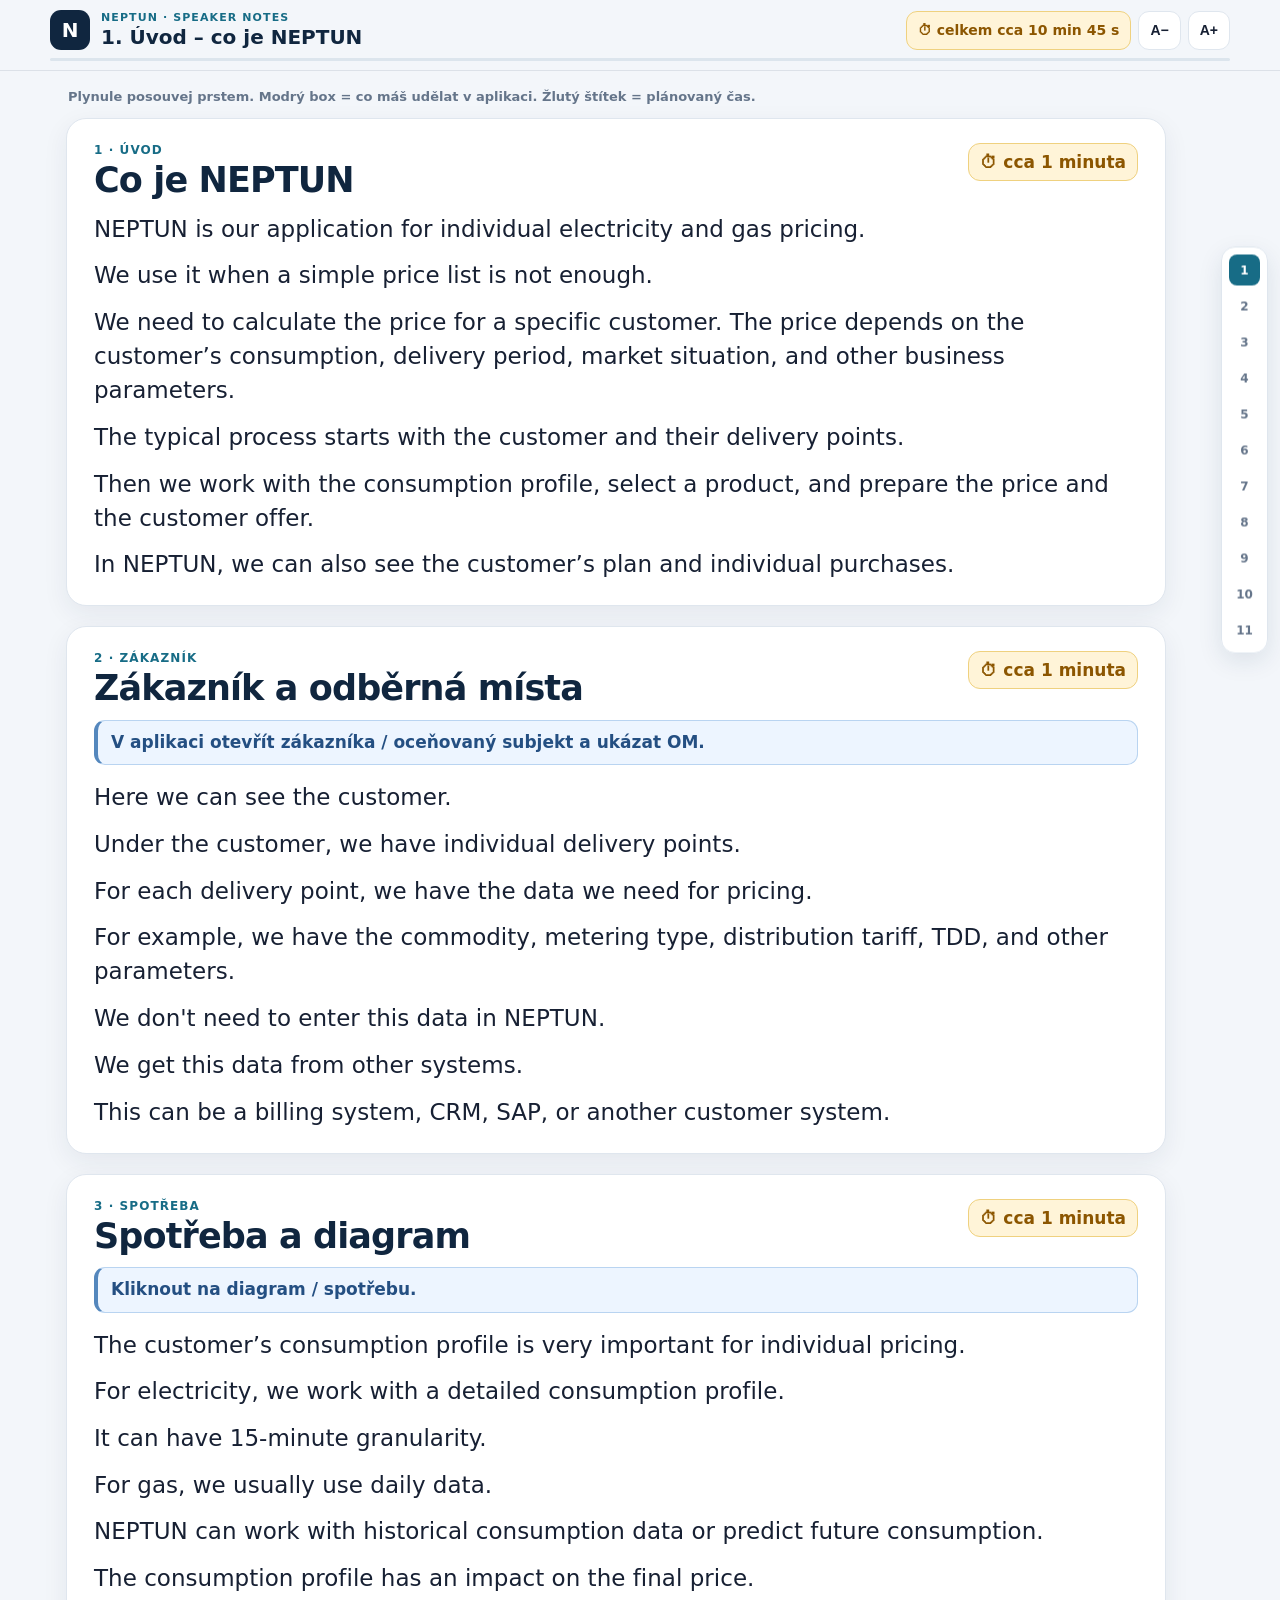
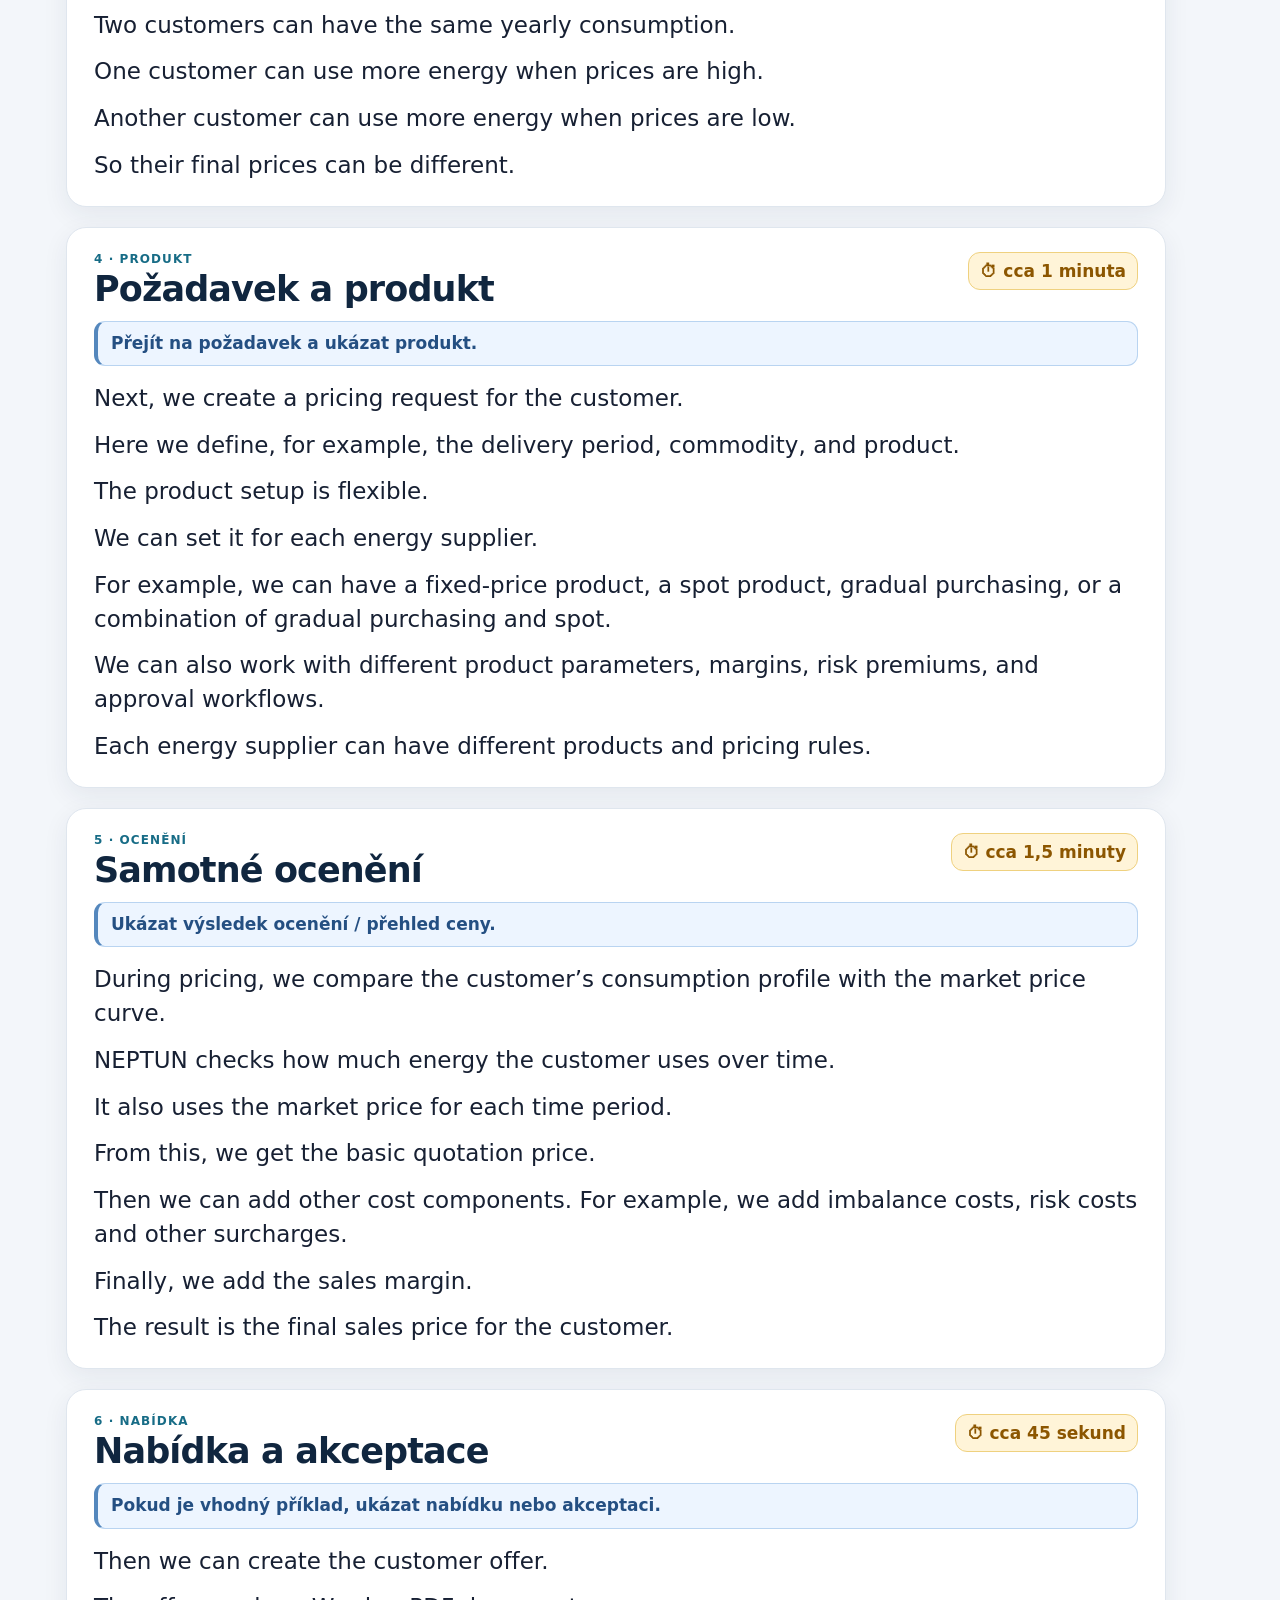
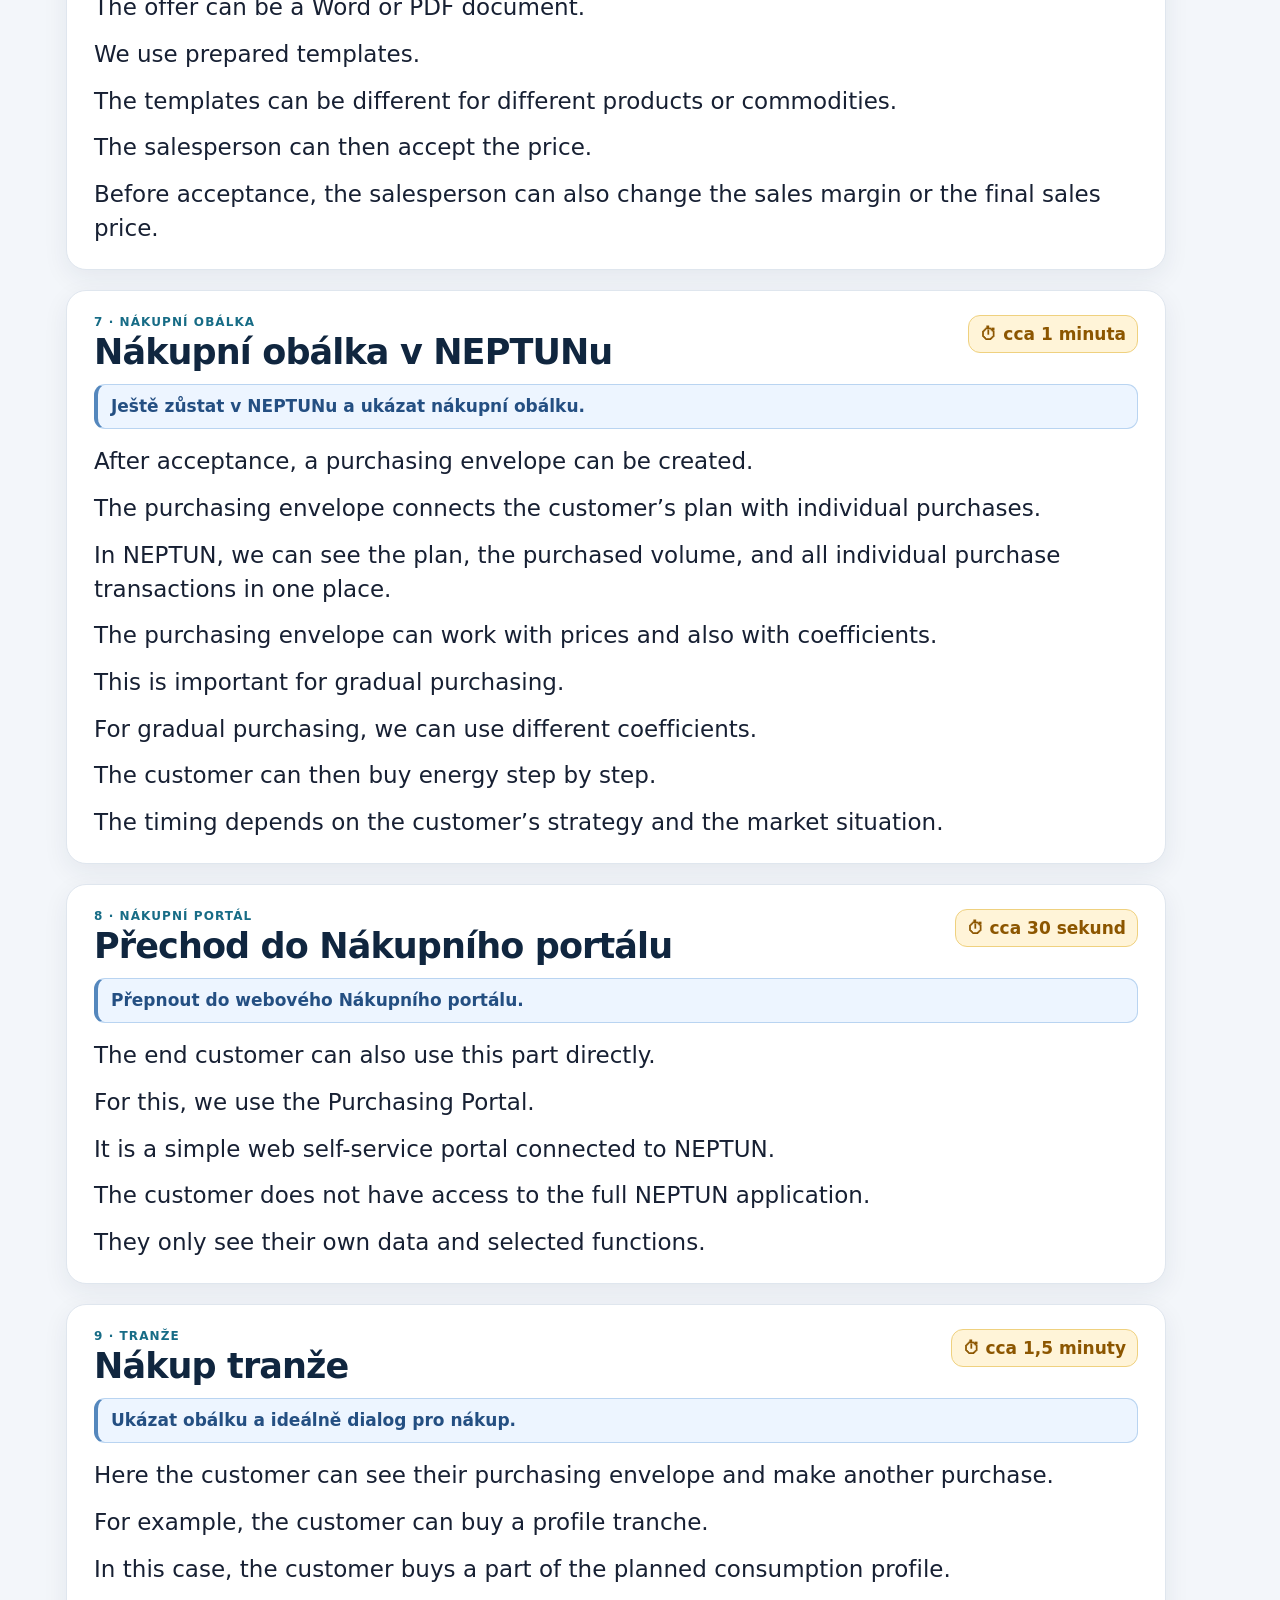
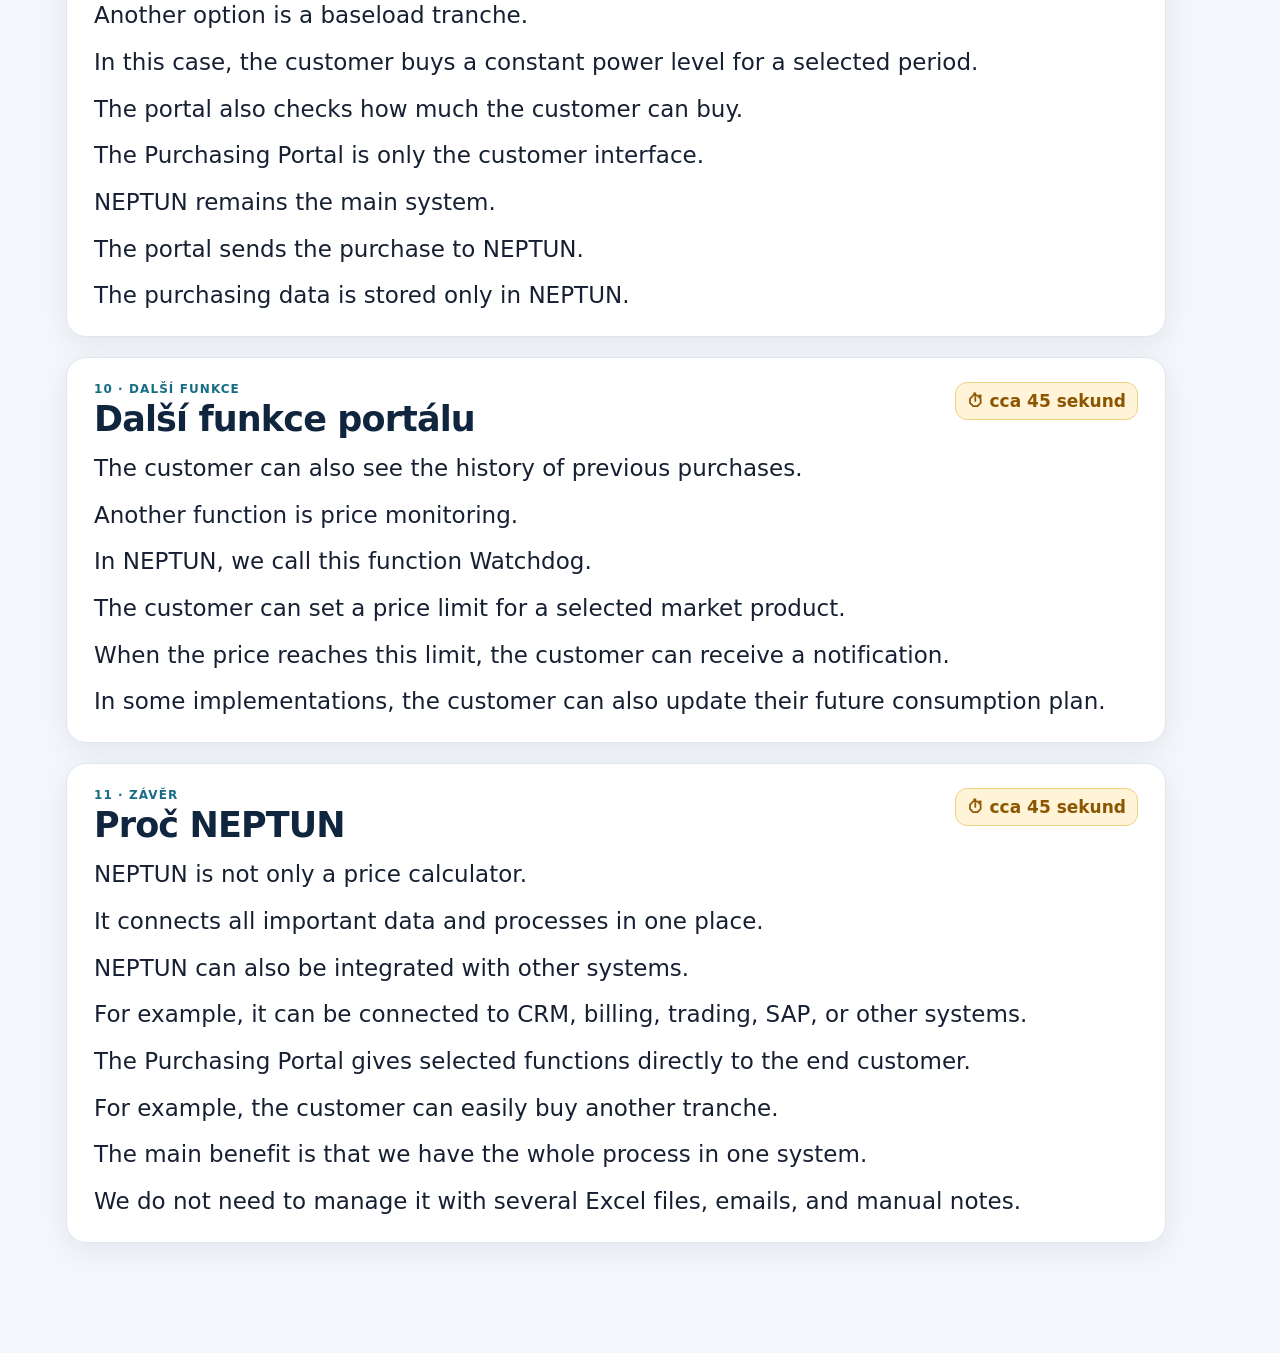
==== apps/neptun/index.html @ 87c39457 "Add NEPTUN presentation speaker view" ====
<!doctype html>
<html lang="cs">
<head>
  <meta charset="utf-8">
  <meta name="viewport" content="width=device-width, initial-scale=1, viewport-fit=cover">
  <meta name="theme-color" content="#f3f6fa">
  <title>NEPTUN – prezentace / speaker notes</title>
  <style>
    :root{--bg:#f3f6fa;--card:#ffffff;--text:#172033;--heading:#10263f;--muted:#65758a;--border:#dfe6ee;--accent:#176c86;--accent-bg:#e8f4f7;--time:#8c5600;--time-bg:#fff4d8;--time-border:#efd17f;--note:#244f82;--note-bg:#edf5ff;--note-border:#b9d4f1;--shadow:0 8px 26px rgba(23,46,75,.07);--font:23px;--line:1.48}
    *{box-sizing:border-box}html{scroll-behavior:smooth}body{margin:0;background:var(--bg);color:var(--text);font-family:Inter,system-ui,-apple-system,BlinkMacSystemFont,"Segoe UI",sans-serif;-webkit-font-smoothing:antialiased}
    .top{position:sticky;top:0;z-index:50;background:rgba(243,246,250,.96);backdrop-filter:blur(14px);border-bottom:1px solid rgba(100,116,139,.16);padding:10px 16px 9px}.top-inner{width:min(1180px,100%);margin:auto;display:flex;align-items:center;justify-content:space-between;gap:16px}.brand{display:flex;align-items:center;gap:11px;min-width:0}.logo{flex:none;width:40px;height:40px;border-radius:11px;display:grid;place-items:center;color:white;background:var(--heading);font-weight:900;font-size:20px}.top-title{min-width:0}.eyebrow{font-size:11px;text-transform:uppercase;letter-spacing:.1em;font-weight:900;color:var(--accent)}.current{margin-top:2px;color:var(--heading);font-size:20px;line-height:1.15;font-weight:850;white-space:nowrap;overflow:hidden;text-overflow:ellipsis}.controls{flex:none;display:flex;gap:7px;align-items:center}.pill,.control{border:1px solid var(--border);background:white;color:var(--text);border-radius:11px;height:39px;padding:0 11px;display:flex;align-items:center;justify-content:center;font-weight:800;font-size:14px}.pill{color:var(--time);background:var(--time-bg);border-color:var(--time-border)}button.control{cursor:pointer}.progress{width:min(1180px,100%);height:3px;margin:8px auto 0;border-radius:999px;background:#dce5ed;overflow:hidden}.progress div{width:0;height:100%;background:var(--accent)}main{width:min(1180px,100%);margin:auto;padding:18px 64px 90px 16px}.help{color:var(--muted);font-size:13px;font-weight:700;margin:0 0 14px 2px}.section{position:relative;scroll-margin-top:78px;background:var(--card);border:1px solid var(--border);border-radius:20px;box-shadow:var(--shadow);padding:24px 27px;margin-bottom:20px}.section-head{display:flex;justify-content:space-between;align-items:flex-start;gap:16px;margin-bottom:13px}.num{color:var(--accent);font-size:12px;font-weight:900;letter-spacing:.09em;text-transform:uppercase;margin-bottom:5px}h2{margin:0;color:var(--heading);font-size:35px;line-height:1.05;letter-spacing:-.025em}.time{flex:none;color:var(--time);background:var(--time-bg);border:1px solid var(--time-border);border-radius:12px;padding:8px 11px;font-size:17px;font-weight:900;white-space:nowrap}.note{margin:0 0 15px;padding:10px 13px;background:var(--note-bg);border:1px solid var(--note-border);border-left:4px solid #5487bd;border-radius:11px;color:var(--note);font-size:17px;line-height:1.38;font-weight:850}.note:empty{display:none}.script p{margin:0 0 .55em;max-width:90ch;font-size:var(--font);line-height:var(--line);letter-spacing:.001em}.script p:last-child{margin-bottom:0}.mini-nav{position:fixed;right:12px;top:50%;transform:translateY(-50%);z-index:30;display:flex;flex-direction:column;gap:5px;padding:7px;border:1px solid var(--border);background:rgba(255,255,255,.95);backdrop-filter:blur(12px);border-radius:14px;box-shadow:0 8px 24px rgba(23,46,75,.10)}.mini-nav a{width:31px;height:31px;border-radius:8px;display:grid;place-items:center;text-decoration:none;color:var(--muted);font-size:12px;font-weight:900}.mini-nav a.active{background:var(--accent);color:white}@media (orientation:landscape) and (max-height:720px){:root{--font:20px;--line:1.43}.top{padding-top:7px;padding-bottom:6px}.logo{width:35px;height:35px}.section{padding:18px 22px;margin-bottom:15px}h2{font-size:30px}.note{font-size:15px;padding:8px 11px}.time{font-size:15px;padding:7px 9px}}@media (max-width:760px){main{padding-right:16px}.mini-nav{display:none}.pill{display:none}.current{font-size:17px}.section{padding:19px}h2{font-size:29px}.script p{font-size:21px}}@media print{.top,.mini-nav,.help{display:none!important}main{padding:0}.section{box-shadow:none;break-after:page;border:none}}
  </style>
</head>
<body>
<header class="top"><div class="top-inner"><div class="brand"><div class="logo">N</div><div class="top-title"><div class="eyebrow">NEPTUN · speaker notes</div><div class="current" id="currentTitle">1. Úvod – co je NEPTUN</div></div></div><div class="controls"><div class="pill">⏱ celkem cca 10 min 45 s</div><button class="control" id="smaller">A−</button><button class="control" id="larger">A+</button></div></div><div class="progress"><div id="progress"></div></div></header>
<nav class="mini-nav" aria-label="Rychlá navigace"><a href="#s1">1</a><a href="#s2">2</a><a href="#s3">3</a><a href="#s4">4</a><a href="#s5">5</a><a href="#s6">6</a><a href="#s7">7</a><a href="#s8">8</a><a href="#s9">9</a><a href="#s10">10</a><a href="#s11">11</a></nav>
<main>
<div class="help">Plynule posouvej prstem. Modrý box = co máš udělat v aplikaci. Žlutý štítek = plánovaný čas.</div>
<section class="section" id="s1" data-title="1. Úvod – co je NEPTUN"><div class="section-head"><div><div class="num">1 · Úvod</div><h2>Co je NEPTUN</h2></div><div class="time">⏱ cca 1 minuta</div></div><div class="note"></div><div class="script"><p>NEPTUN is our application for individual electricity and gas pricing.</p><p>We use it when a simple price list is not enough.</p><p>We need to calculate the price for a specific customer. The price depends on the customer’s consumption, delivery period, market situation, and other business parameters.</p><p>The typical process starts with the customer and their delivery points.</p><p>Then we work with the consumption profile, select a product, and prepare the price and the customer offer.</p><p>In NEPTUN, we can also see the customer’s plan and individual purchases.</p></div></section>
<section class="section" id="s2" data-title="2. Zákazník a odběrná místa"><div class="section-head"><div><div class="num">2 · Zákazník</div><h2>Zákazník a odběrná místa</h2></div><div class="time">⏱ cca 1 minuta</div></div><div class="note">V aplikaci otevřít zákazníka / oceňovaný subjekt a ukázat OM.</div><div class="script"><p>Here we can see the customer.</p><p>Under the customer, we have individual delivery points.</p><p>For each delivery point, we have the data we need for pricing.</p><p>For example, we have the commodity, metering type, distribution tariff, TDD, and other parameters.</p><p>We don't need to enter this data in NEPTUN.</p><p>We get this data from other systems.</p><p>This can be a billing system, CRM, SAP, or another customer system.</p></div></section>
<section class="section" id="s3" data-title="3. Spotřeba a diagram"><div class="section-head"><div><div class="num">3 · Spotřeba</div><h2>Spotřeba a diagram</h2></div><div class="time">⏱ cca 1 minuta</div></div><div class="note">Kliknout na diagram / spotřebu.</div><div class="script"><p>The customer’s consumption profile is very important for individual pricing.</p><p>For electricity, we work with a detailed consumption profile.</p><p>It can have 15-minute granularity.</p><p>For gas, we usually use daily data.</p><p>NEPTUN can work with historical consumption data or predict future consumption.</p><p>The consumption profile has an impact on the final price.</p><p>Two customers can have the same yearly consumption.</p><p>One customer can use more energy when prices are high.</p><p>Another customer can use more energy when prices are low.</p><p>So their final prices can be different.</p></div></section>
<section class="section" id="s4" data-title="4. Požadavek a produkt"><div class="section-head"><div><div class="num">4 · Produkt</div><h2>Požadavek a produkt</h2></div><div class="time">⏱ cca 1 minuta</div></div><div class="note">Přejít na požadavek a ukázat produkt.</div><div class="script"><p>Next, we create a pricing request for the customer.</p><p>Here we define, for example, the delivery period, commodity, and product.</p><p>The product setup is flexible.</p><p>We can set it for each energy supplier.</p><p>For example, we can have a fixed-price product, a spot product, gradual purchasing, or a combination of gradual purchasing and spot.</p><p>We can also work with different product parameters, margins, risk premiums, and approval workflows.</p><p>Each energy supplier can have different products and pricing rules.</p></div></section>
<section class="section" id="s5" data-title="5. Samotné ocenění"><div class="section-head"><div><div class="num">5 · Ocenění</div><h2>Samotné ocenění</h2></div><div class="time">⏱ cca 1,5 minuty</div></div><div class="note">Ukázat výsledek ocenění / přehled ceny.</div><div class="script"><p>During pricing, we compare the customer’s consumption profile with the market price curve.</p><p>NEPTUN checks how much energy the customer uses over time.</p><p>It also uses the market price for each time period.</p><p>From this, we get the basic quotation price.</p><p>Then we can add other cost components. For example, we add imbalance costs, risk costs and other surcharges.</p><p>Finally, we add the sales margin.</p><p>The result is the final sales price for the customer.</p></div></section>
<section class="section" id="s6" data-title="6. Nabídka a akceptace"><div class="section-head"><div><div class="num">6 · Nabídka</div><h2>Nabídka a akceptace</h2></div><div class="time">⏱ cca 45 sekund</div></div><div class="note">Pokud je vhodný příklad, ukázat nabídku nebo akceptaci.</div><div class="script"><p>Then we can create the customer offer.</p><p>The offer can be a Word or PDF document.</p><p>We use prepared templates.</p><p>The templates can be different for different products or commodities.</p><p>The salesperson can then accept the price.</p><p>Before acceptance, the salesperson can also change the sales margin or the final sales price.</p></div></section>
<section class="section" id="s7" data-title="7. Nákupní obálka v NEPTUNu"><div class="section-head"><div><div class="num">7 · Nákupní obálka</div><h2>Nákupní obálka v NEPTUNu</h2></div><div class="time">⏱ cca 1 minuta</div></div><div class="note">Ještě zůstat v NEPTUNu a ukázat nákupní obálku.</div><div class="script"><p>After acceptance, a purchasing envelope can be created.</p><p>The purchasing envelope connects the customer’s plan with individual purchases.</p><p>In NEPTUN, we can see the plan, the purchased volume, and all individual purchase transactions in one place.</p><p>The purchasing envelope can work with prices and also with coefficients.</p><p>This is important for gradual purchasing.</p><p>For gradual purchasing, we can use different coefficients.</p><p>The customer can then buy energy step by step.</p><p>The timing depends on the customer’s strategy and the market situation.</p></div></section>
<section class="section" id="s8" data-title="8. Přechod do Nákupního portálu"><div class="section-head"><div><div class="num">8 · Nákupní portál</div><h2>Přechod do Nákupního portálu</h2></div><div class="time">⏱ cca 30 sekund</div></div><div class="note">Přepnout do webového Nákupního portálu.</div><div class="script"><p>The end customer can also use this part directly.</p><p>For this, we use the Purchasing Portal.</p><p>It is a simple web self-service portal connected to NEPTUN.</p><p>The customer does not have access to the full NEPTUN application.</p><p>They only see their own data and selected functions.</p></div></section>
<section class="section" id="s9" data-title="9. Nákup tranže"><div class="section-head"><div><div class="num">9 · Tranže</div><h2>Nákup tranže</h2></div><div class="time">⏱ cca 1,5 minuty</div></div><div class="note">Ukázat obálku a ideálně dialog pro nákup.</div><div class="script"><p>Here the customer can see their purchasing envelope and make another purchase.</p><p>For example, the customer can buy a profile tranche.</p><p>In this case, the customer buys a part of the planned consumption profile.</p><p>Another option is a baseload tranche.</p><p>In this case, the customer buys a constant power level for a selected period.</p><p>The portal also checks how much the customer can buy.</p><p>The Purchasing Portal is only the customer interface.</p><p>NEPTUN remains the main system.</p><p>The portal sends the purchase to NEPTUN.</p><p>The purchasing data is stored only in NEPTUN.</p></div></section>
<section class="section" id="s10" data-title="10. Další funkce portálu"><div class="section-head"><div><div class="num">10 · Další funkce</div><h2>Další funkce portálu</h2></div><div class="time">⏱ cca 45 sekund</div></div><div class="note"></div><div class="script"><p>The customer can also see the history of previous purchases.</p><p>Another function is price monitoring.</p><p>In NEPTUN, we call this function Watchdog.</p><p>The customer can set a price limit for a selected market product.</p><p>When the price reaches this limit, the customer can receive a notification.</p><p>In some implementations, the customer can also update their future consumption plan.</p></div></section>
<section class="section" id="s11" data-title="11. Závěr – proč NEPTUN"><div class="section-head"><div><div class="num">11 · Závěr</div><h2>Proč NEPTUN</h2></div><div class="time">⏱ cca 45 sekund</div></div><div class="note"></div><div class="script"><p>NEPTUN is not only a price calculator.</p><p>It connects all important data and processes in one place.</p><p>NEPTUN can also be integrated with other systems.</p><p>For example, it can be connected to CRM, billing, trading, SAP, or other systems.</p><p>The Purchasing Portal gives selected functions directly to the end customer.</p><p>For example, the customer can easily buy another tranche.</p><p>The main benefit is that we have the whole process in one system.</p><p>We do not need to manage it with several Excel files, emails, and manual notes.</p></div></section>
</main>
<script>
const sections=[...document.querySelectorAll('.section')],links=[...document.querySelectorAll('.mini-nav a')],currentTitle=document.getElementById('currentTitle'),progress=document.getElementById('progress');let fontSize=23;function updateProgress(){const max=document.documentElement.scrollHeight-innerHeight,p=max>0?scrollY/max*100:0;progress.style.width=Math.max(0,Math.min(100,p))+'%';let active=sections[0];for(const s of sections){if(s.getBoundingClientRect().top<=120)active=s}currentTitle.textContent=active.dataset.title;links.forEach(a=>a.classList.toggle('active',a.getAttribute('href')==='#'+active.id))}addEventListener('scroll',updateProgress,{passive:true});addEventListener('resize',updateProgress);document.getElementById('smaller').addEventListener('click',()=>{fontSize=Math.max(18,fontSize-1);document.documentElement.style.setProperty('--font',fontSize+'px')});document.getElementById('larger').addEventListener('click',()=>{fontSize=Math.min(30,fontSize+1);document.documentElement.style.setProperty('--font',fontSize+'px')});updateProgress();
</script>
</body>
</html>
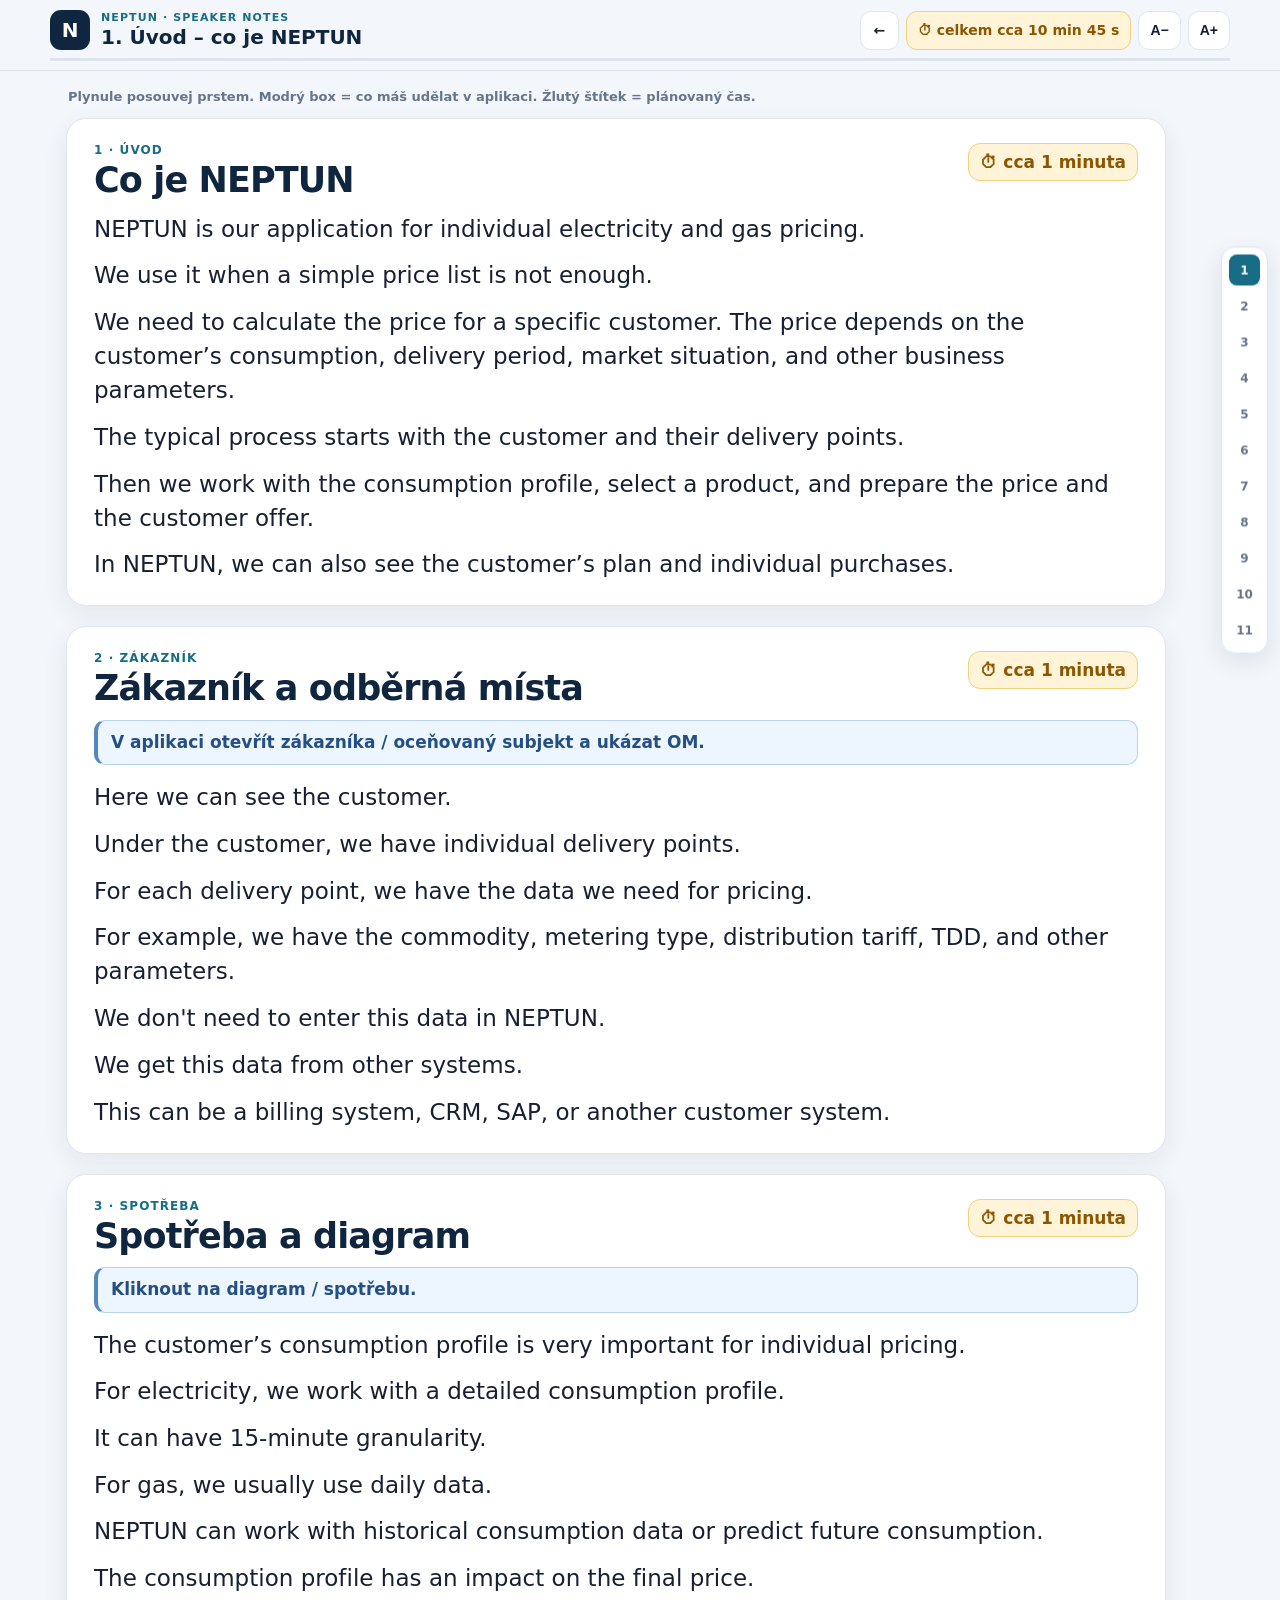
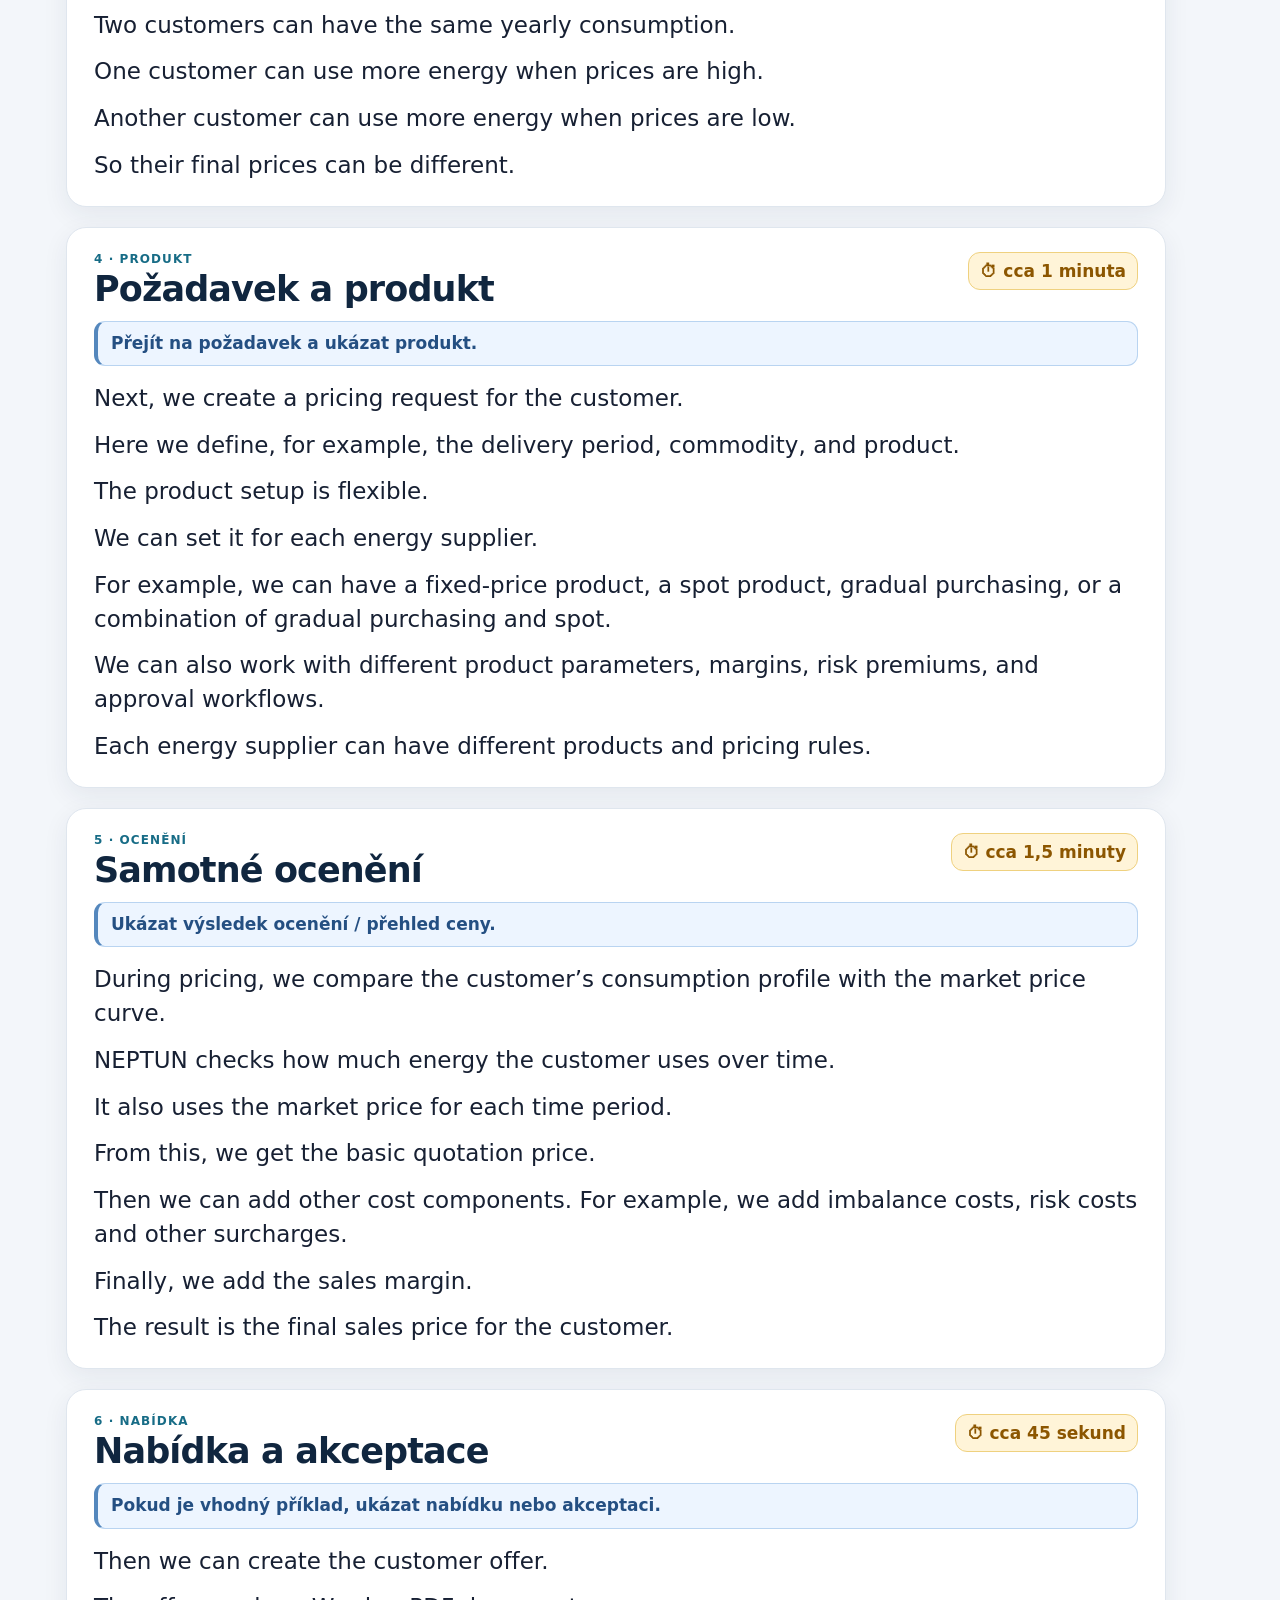
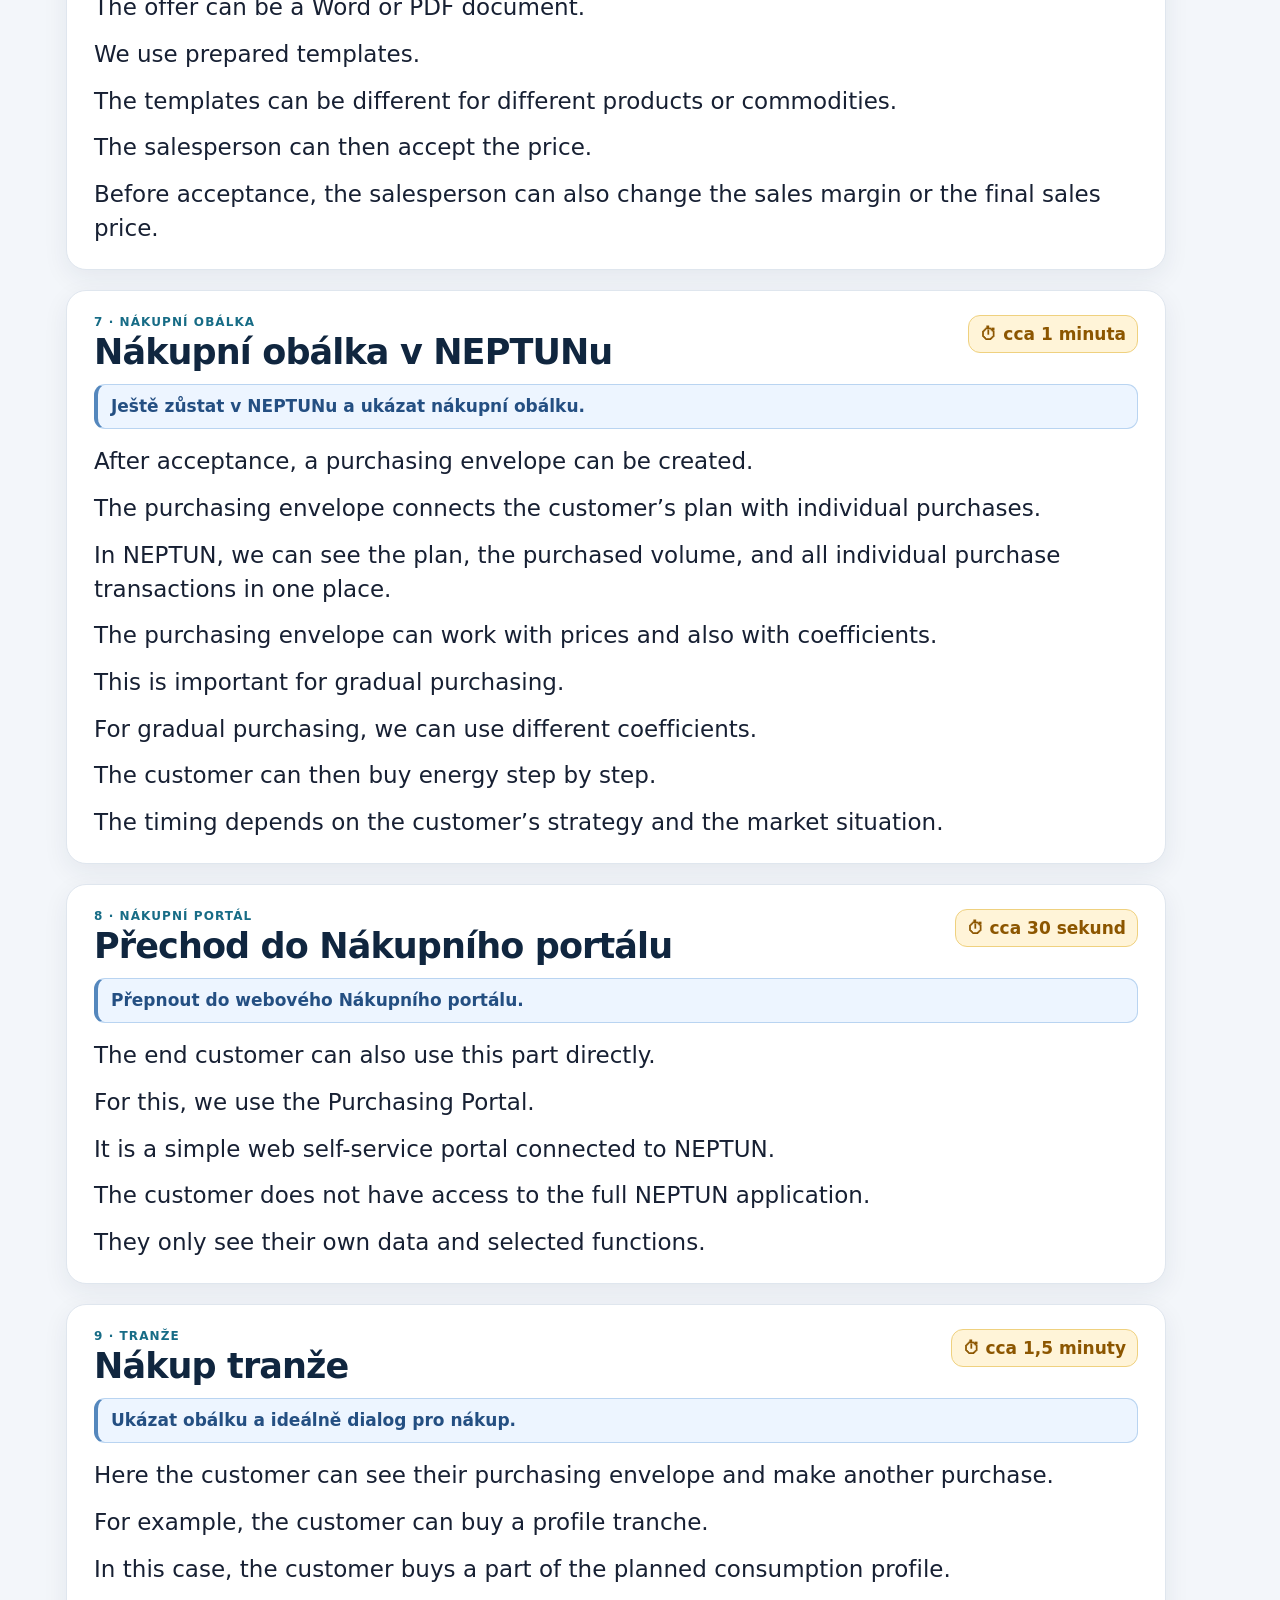
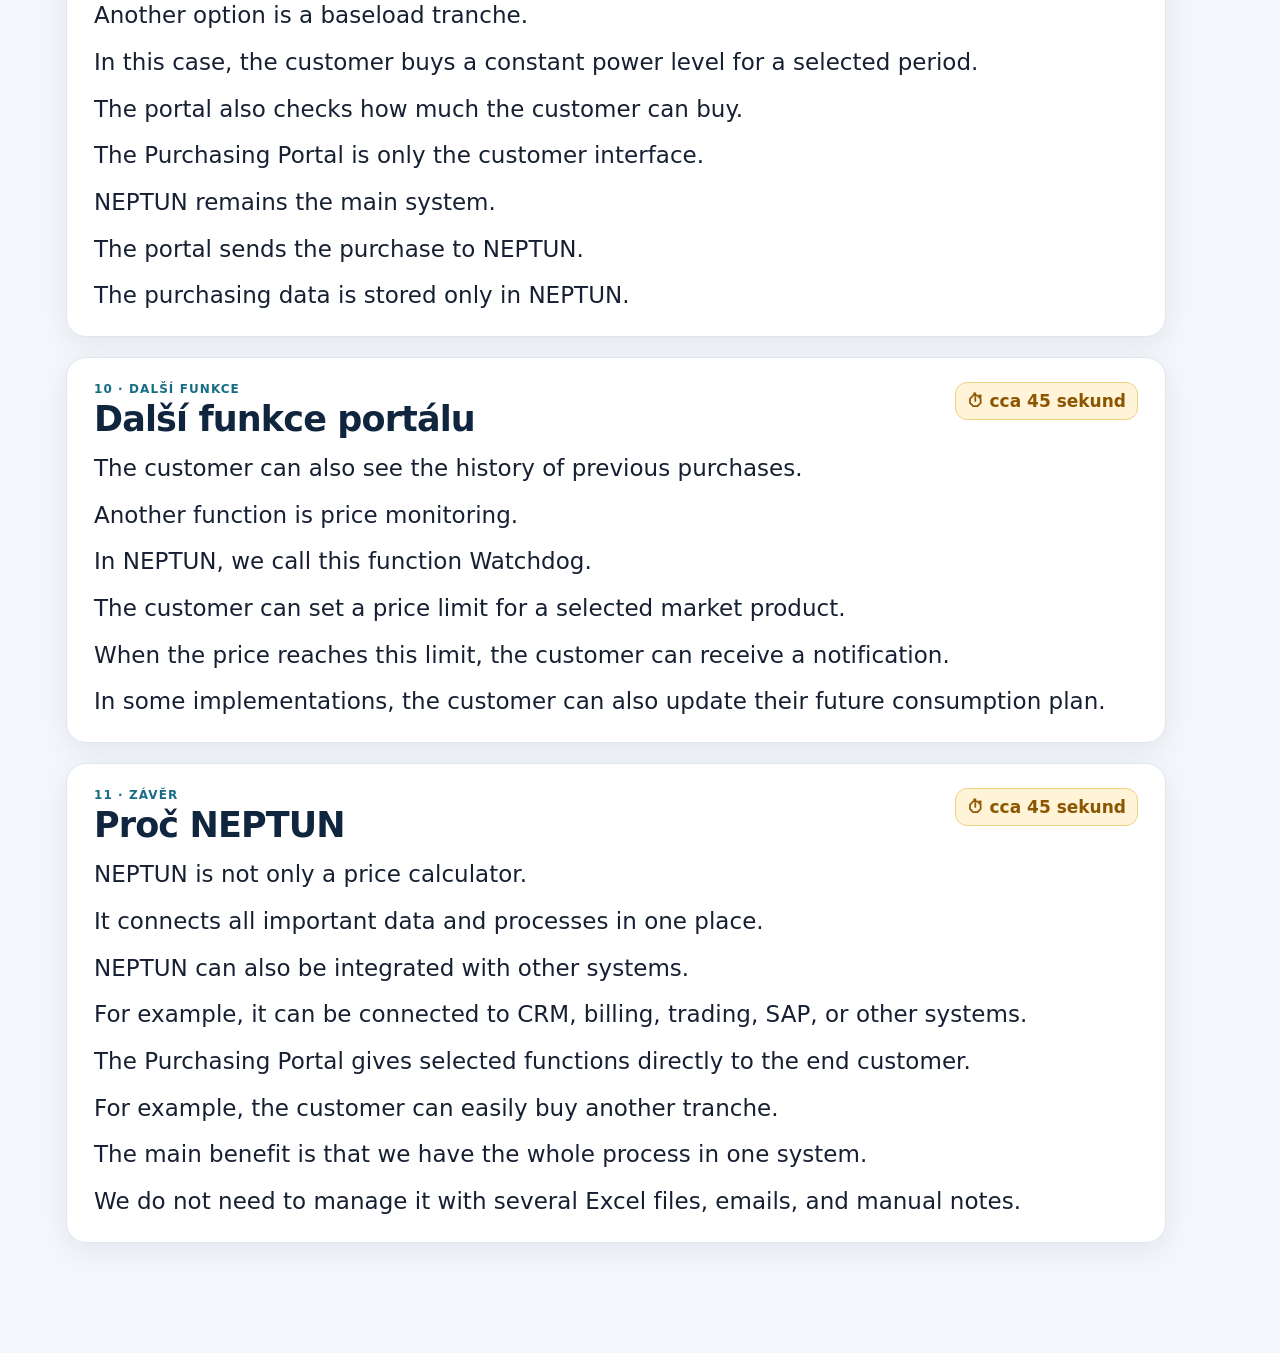
==== commit 89043f56: "Make Mini Apps installable on mobile" ====
--- a/apps/neptun/index.html
+++ b/apps/neptun/index.html
@@ -8,11 +8,14 @@
   <style>
     :root{--bg:#f3f6fa;--card:#ffffff;--text:#172033;--heading:#10263f;--muted:#65758a;--border:#dfe6ee;--accent:#176c86;--accent-bg:#e8f4f7;--time:#8c5600;--time-bg:#fff4d8;--time-border:#efd17f;--note:#244f82;--note-bg:#edf5ff;--note-border:#b9d4f1;--shadow:0 8px 26px rgba(23,46,75,.07);--font:23px;--line:1.48}
     *{box-sizing:border-box}html{scroll-behavior:smooth}body{margin:0;background:var(--bg);color:var(--text);font-family:Inter,system-ui,-apple-system,BlinkMacSystemFont,"Segoe UI",sans-serif;-webkit-font-smoothing:antialiased}
-    .top{position:sticky;top:0;z-index:50;background:rgba(243,246,250,.96);backdrop-filter:blur(14px);border-bottom:1px solid rgba(100,116,139,.16);padding:10px 16px 9px}.top-inner{width:min(1180px,100%);margin:auto;display:flex;align-items:center;justify-content:space-between;gap:16px}.brand{display:flex;align-items:center;gap:11px;min-width:0}.logo{flex:none;width:40px;height:40px;border-radius:11px;display:grid;place-items:center;color:white;background:var(--heading);font-weight:900;font-size:20px}.top-title{min-width:0}.eyebrow{font-size:11px;text-transform:uppercase;letter-spacing:.1em;font-weight:900;color:var(--accent)}.current{margin-top:2px;color:var(--heading);font-size:20px;line-height:1.15;font-weight:850;white-space:nowrap;overflow:hidden;text-overflow:ellipsis}.controls{flex:none;display:flex;gap:7px;align-items:center}.pill,.control{border:1px solid var(--border);background:white;color:var(--text);border-radius:11px;height:39px;padding:0 11px;display:flex;align-items:center;justify-content:center;font-weight:800;font-size:14px}.pill{color:var(--time);background:var(--time-bg);border-color:var(--time-border)}button.control{cursor:pointer}.progress{width:min(1180px,100%);height:3px;margin:8px auto 0;border-radius:999px;background:#dce5ed;overflow:hidden}.progress div{width:0;height:100%;background:var(--accent)}main{width:min(1180px,100%);margin:auto;padding:18px 64px 90px 16px}.help{color:var(--muted);font-size:13px;font-weight:700;margin:0 0 14px 2px}.section{position:relative;scroll-margin-top:78px;background:var(--card);border:1px solid var(--border);border-radius:20px;box-shadow:var(--shadow);padding:24px 27px;margin-bottom:20px}.section-head{display:flex;justify-content:space-between;align-items:flex-start;gap:16px;margin-bottom:13px}.num{color:var(--accent);font-size:12px;font-weight:900;letter-spacing:.09em;text-transform:uppercase;margin-bottom:5px}h2{margin:0;color:var(--heading);font-size:35px;line-height:1.05;letter-spacing:-.025em}.time{flex:none;color:var(--time);background:var(--time-bg);border:1px solid var(--time-border);border-radius:12px;padding:8px 11px;font-size:17px;font-weight:900;white-space:nowrap}.note{margin:0 0 15px;padding:10px 13px;background:var(--note-bg);border:1px solid var(--note-border);border-left:4px solid #5487bd;border-radius:11px;color:var(--note);font-size:17px;line-height:1.38;font-weight:850}.note:empty{display:none}.script p{margin:0 0 .55em;max-width:90ch;font-size:var(--font);line-height:var(--line);letter-spacing:.001em}.script p:last-child{margin-bottom:0}.mini-nav{position:fixed;right:12px;top:50%;transform:translateY(-50%);z-index:30;display:flex;flex-direction:column;gap:5px;padding:7px;border:1px solid var(--border);background:rgba(255,255,255,.95);backdrop-filter:blur(12px);border-radius:14px;box-shadow:0 8px 24px rgba(23,46,75,.10)}.mini-nav a{width:31px;height:31px;border-radius:8px;display:grid;place-items:center;text-decoration:none;color:var(--muted);font-size:12px;font-weight:900}.mini-nav a.active{background:var(--accent);color:white}@media (orientation:landscape) and (max-height:720px){:root{--font:20px;--line:1.43}.top{padding-top:7px;padding-bottom:6px}.logo{width:35px;height:35px}.section{padding:18px 22px;margin-bottom:15px}h2{font-size:30px}.note{font-size:15px;padding:8px 11px}.time{font-size:15px;padding:7px 9px}}@media (max-width:760px){main{padding-right:16px}.mini-nav{display:none}.pill{display:none}.current{font-size:17px}.section{padding:19px}h2{font-size:29px}.script p{font-size:21px}}@media print{.top,.mini-nav,.help{display:none!important}main{padding:0}.section{box-shadow:none;break-after:page;border:none}}
+    .top{position:sticky;top:0;z-index:50;background:rgba(243,246,250,.96);backdrop-filter:blur(14px);border-bottom:1px solid rgba(100,116,139,.16);padding:10px 16px 9px}.top-inner{width:min(1180px,100%);margin:auto;display:flex;align-items:center;justify-content:space-between;gap:16px}.brand{display:flex;align-items:center;gap:11px;min-width:0}.logo{flex:none;width:40px;height:40px;border-radius:11px;display:grid;place-items:center;color:white;background:var(--heading);font-weight:900;font-size:20px}.top-title{min-width:0}.eyebrow{font-size:11px;text-transform:uppercase;letter-spacing:.1em;font-weight:900;color:var(--accent)}.current{margin-top:2px;color:var(--heading);font-size:20px;line-height:1.15;font-weight:850;white-space:nowrap;overflow:hidden;text-overflow:ellipsis}.controls{flex:none;display:flex;gap:7px;align-items:center}.pill,.control{border:1px solid var(--border);background:white;color:var(--text);border-radius:11px;height:39px;padding:0 11px;display:flex;align-items:center;justify-content:center;font-weight:800;font-size:14px}.pill{color:var(--time);background:var(--time-bg);border-color:var(--time-border)}button.control{cursor:pointer}.hub-link{text-decoration:none;min-width:39px}.progress{width:min(1180px,100%);height:3px;margin:8px auto 0;border-radius:999px;background:#dce5ed;overflow:hidden}.progress div{width:0;height:100%;background:var(--accent)}main{width:min(1180px,100%);margin:auto;padding:18px 64px 90px 16px}.help{color:var(--muted);font-size:13px;font-weight:700;margin:0 0 14px 2px}.section{position:relative;scroll-margin-top:78px;background:var(--card);border:1px solid var(--border);border-radius:20px;box-shadow:var(--shadow);padding:24px 27px;margin-bottom:20px}.section-head{display:flex;justify-content:space-between;align-items:flex-start;gap:16px;margin-bottom:13px}.num{color:var(--accent);font-size:12px;font-weight:900;letter-spacing:.09em;text-transform:uppercase;margin-bottom:5px}h2{margin:0;color:var(--heading);font-size:35px;line-height:1.05;letter-spacing:-.025em}.time{flex:none;color:var(--time);background:var(--time-bg);border:1px solid var(--time-border);border-radius:12px;padding:8px 11px;font-size:17px;font-weight:900;white-space:nowrap}.note{margin:0 0 15px;padding:10px 13px;background:var(--note-bg);border:1px solid var(--note-border);border-left:4px solid #5487bd;border-radius:11px;color:var(--note);font-size:17px;line-height:1.38;font-weight:850}.note:empty{display:none}.script p{margin:0 0 .55em;max-width:90ch;font-size:var(--font);line-height:var(--line);letter-spacing:.001em}.script p:last-child{margin-bottom:0}.mini-nav{position:fixed;right:12px;top:50%;transform:translateY(-50%);z-index:30;display:flex;flex-direction:column;gap:5px;padding:7px;border:1px solid var(--border);background:rgba(255,255,255,.95);backdrop-filter:blur(12px);border-radius:14px;box-shadow:0 8px 24px rgba(23,46,75,.10)}.mini-nav a{width:31px;height:31px;border-radius:8px;display:grid;place-items:center;text-decoration:none;color:var(--muted);font-size:12px;font-weight:900}.mini-nav a.active{background:var(--accent);color:white}@media (orientation:landscape) and (max-height:720px){:root{--font:20px;--line:1.43}.top{padding-top:7px;padding-bottom:6px}.logo{width:35px;height:35px}.section{padding:18px 22px;margin-bottom:15px}h2{font-size:30px}.note{font-size:15px;padding:8px 11px}.time{font-size:15px;padding:7px 9px}}@media (max-width:760px){main{padding-right:16px}.mini-nav{display:none}.pill{display:none}.current{font-size:17px}.section{padding:19px}h2{font-size:29px}.script p{font-size:21px}}@media print{.top,.mini-nav,.help{display:none!important}main{padding:0}.section{box-shadow:none;break-after:page;border:none}}
   </style>
+  <link rel="manifest" href="../../manifest.webmanifest">
+  <link rel="apple-touch-icon" href="../../icons/mini-apps-180.png">
+  <script defer src="../../shared/pwa.js"></script>
 </head>
 <body>
-<header class="top"><div class="top-inner"><div class="brand"><div class="logo">N</div><div class="top-title"><div class="eyebrow">NEPTUN · speaker notes</div><div class="current" id="currentTitle">1. Úvod – co je NEPTUN</div></div></div><div class="controls"><div class="pill">⏱ celkem cca 10 min 45 s</div><button class="control" id="smaller">A−</button><button class="control" id="larger">A+</button></div></div><div class="progress"><div id="progress"></div></div></header>
+<header class="top"><div class="top-inner"><div class="brand"><div class="logo">N</div><div class="top-title"><div class="eyebrow">NEPTUN · speaker notes</div><div class="current" id="currentTitle">1. Úvod – co je NEPTUN</div></div></div><div class="controls"><a class="control hub-link" href="../../" aria-label="Zpět do rozcestníku" title="Zpět do rozcestníku">←</a><div class="pill">⏱ celkem cca 10 min 45 s</div><button class="control" id="smaller">A−</button><button class="control" id="larger">A+</button></div></div><div class="progress"><div id="progress"></div></div></header>
 <nav class="mini-nav" aria-label="Rychlá navigace"><a href="#s1">1</a><a href="#s2">2</a><a href="#s3">3</a><a href="#s4">4</a><a href="#s5">5</a><a href="#s6">6</a><a href="#s7">7</a><a href="#s8">8</a><a href="#s9">9</a><a href="#s10">10</a><a href="#s11">11</a></nav>
 <main>
 <div class="help">Plynule posouvej prstem. Modrý box = co máš udělat v aplikaci. Žlutý štítek = plánovaný čas.</div>
